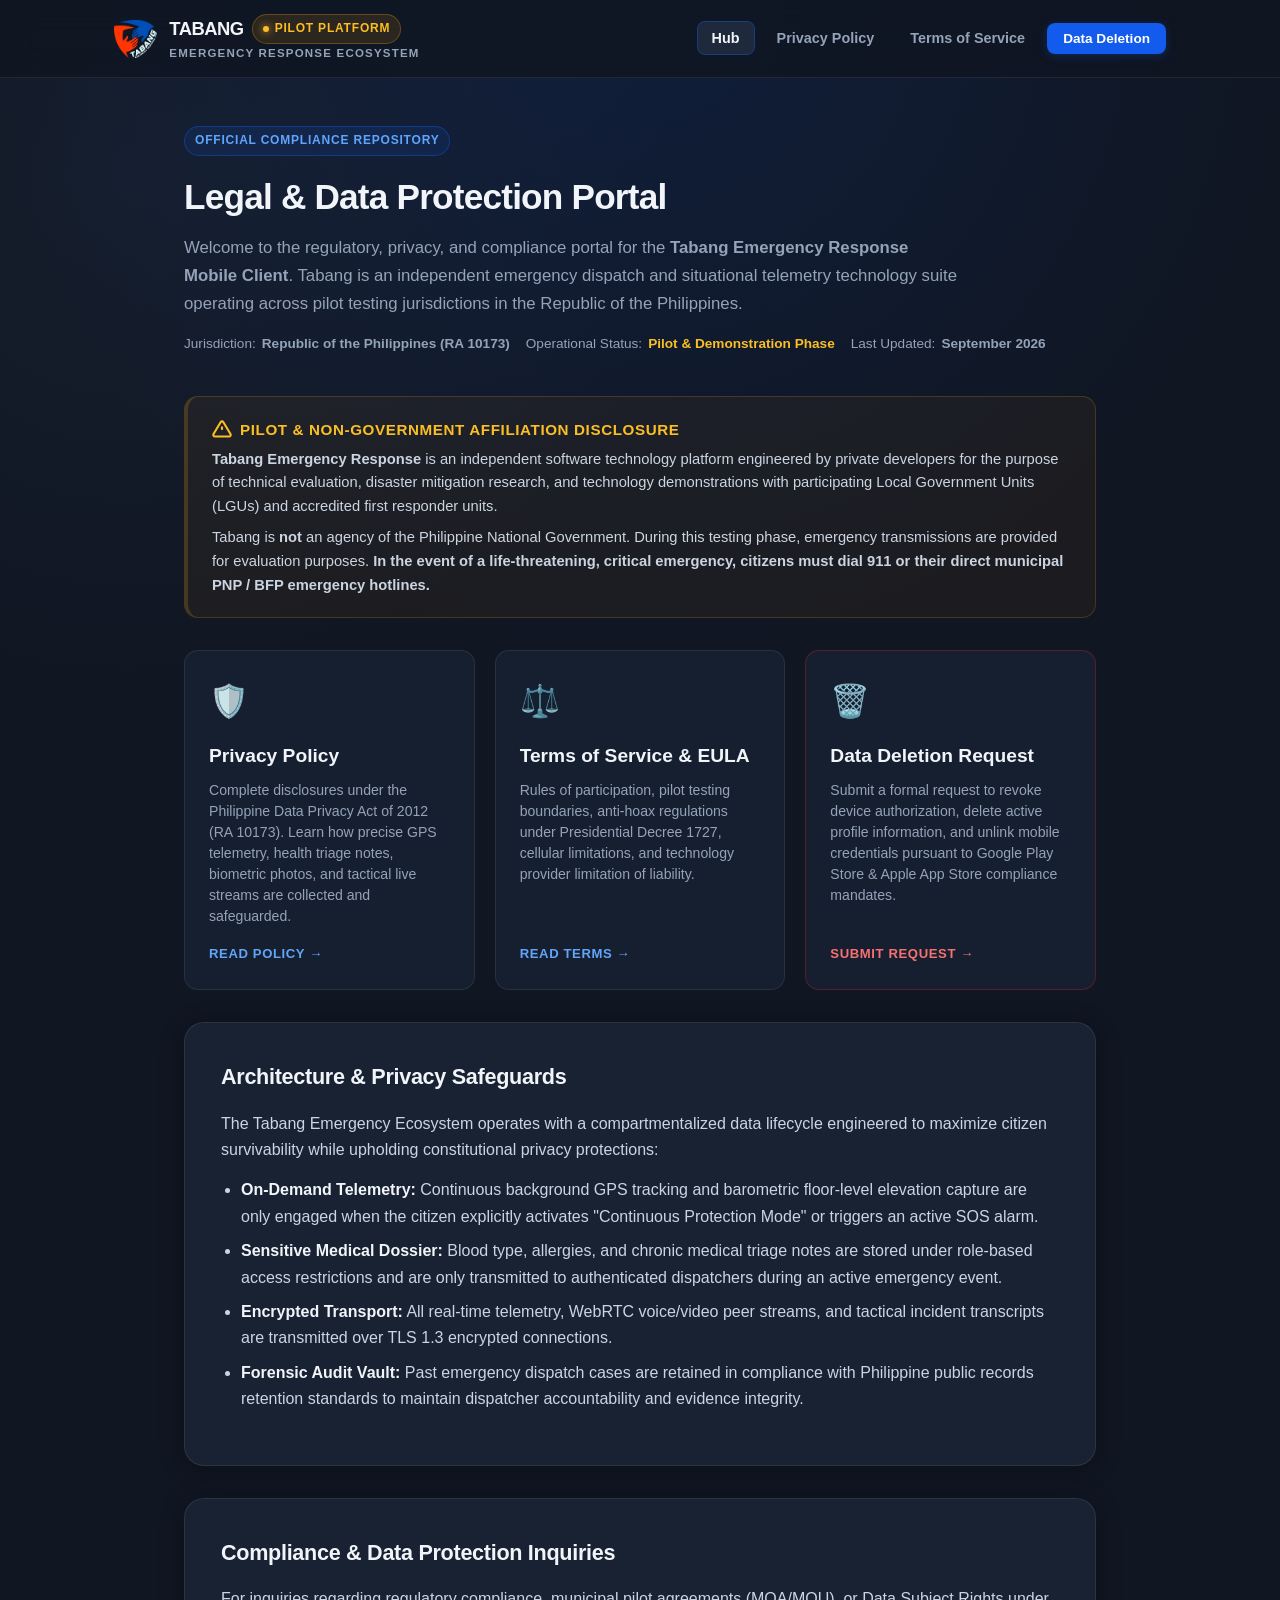
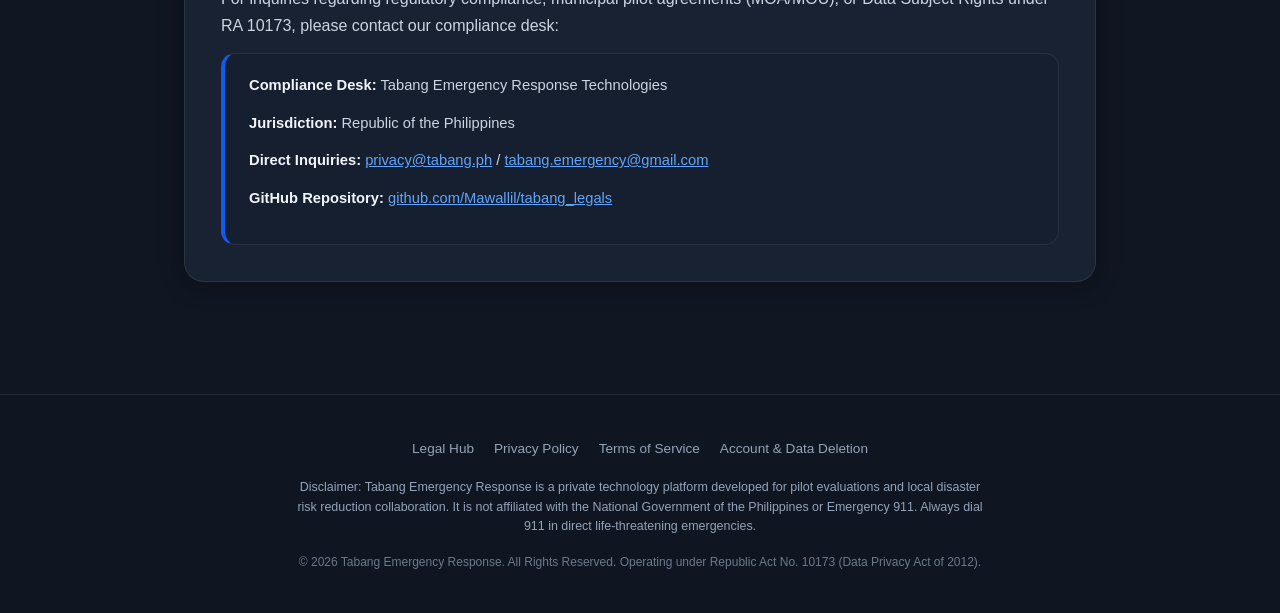
==== index.html @ be11c046 "feat: complete legal portal with Privacy Policy, Terms of Service, and Data Deletion form" ====
<!DOCTYPE html>
<html lang="en">
<head>
  <meta charset="UTF-8">
  <meta name="viewport" content="width=device-width, initial-scale=1.0">
  <title>Tabang - Legal & Compliance Portal</title>
  <link rel="stylesheet" href="styles.css">
  <link rel="icon" type="image/png" href="assets/logo_bb_small.png">
</head>
<body>

  <!-- NAVIGATION -->
  <header class="navbar">
    <div class="nav-container">
      <a href="index.html" class="nav-brand">
        <img src="assets/logo_bb.png" alt="Tabang Logo" class="nav-logo">
        <div>
          <div class="nav-brand-title">
            TABANG
            <span class="pill-badge pill-pilot">PILOT PLATFORM</span>
          </div>
          <div class="nav-brand-subtitle">Emergency Response Ecosystem</div>
        </div>
      </a>
      <nav>
        <ul class="nav-links">
          <li><a href="index.html" class="nav-link active">Hub</a></li>
          <li><a href="privacy.html" class="nav-link">Privacy Policy</a></li>
          <li><a href="terms.html" class="nav-link">Terms of Service</a></li>
          <li><a href="deletion.html" class="nav-btn-highlight">Data Deletion</a></li>
        </ul>
      </nav>
    </div>
  </header>

  <!-- MAIN WRAPPER -->
  <main class="main-wrapper">
    <div class="hero-header">
      <div class="pill-badge pill-legal">OFFICIAL COMPLIANCE REPOSITORY</div>
      <h1>Legal & Data Protection Portal</h1>
      <p>
        Welcome to the regulatory, privacy, and compliance portal for the <strong>Tabang Emergency Response Mobile Client</strong>. Tabang is an independent emergency dispatch and situational telemetry technology suite operating across pilot testing jurisdictions in the Republic of the Philippines.
      </p>
      <div class="meta-info">
        <div class="meta-item">
          <span>Jurisdiction:</span> <strong>Republic of the Philippines (RA 10173)</strong>
        </div>
        <div class="meta-item">
          <span>Operational Status:</span> <strong style="color: #fbbf24;">Pilot & Demonstration Phase</strong>
        </div>
        <div class="meta-item">
          <span>Last Updated:</span> <strong>September 2026</strong>
        </div>
      </div>
    </div>

    <!-- MANDATORY PILOT DISCLAIMER CALLOUT -->
    <div class="callout-box pilot-warning">
      <div class="callout-title">
        <svg width="20" height="20" viewBox="0 0 24 24" fill="none" stroke="currentColor" stroke-width="2.5"><path d="M10.29 3.86L1.82 18a2 2 0 0 0 1.71 3h16.94a2 2 0 0 0 1.71-3L13.71 3.86a2 2 0 0 0-3.42 0z"></path><line x1="12" y1="9" x2="12" y2="13"></line><line x1="12" y1="17" x2="12.01" y2="17"></line></svg>
        Pilot & Non-Government Affiliation Disclosure
      </div>
      <p>
        <strong>Tabang Emergency Response</strong> is an independent software technology platform engineered by private developers for the purpose of technical evaluation, disaster mitigation research, and technology demonstrations with participating Local Government Units (LGUs) and accredited first responder units.
      </p>
      <p style="margin-top: 8px;">
        Tabang is <strong>not</strong> an agency of the Philippine National Government. During this testing phase, emergency transmissions are provided for evaluation purposes. <strong>In the event of a life-threatening, critical emergency, citizens must dial 911 or their direct municipal PNP / BFP emergency hotlines.</strong>
      </p>
    </div>

    <!-- HUB DIRECTORY TILES -->
    <div class="hub-grid">
      <a href="privacy.html" class="hub-card">
        <div>
          <div class="hub-icon">🛡️</div>
          <div class="hub-title">Privacy Policy</div>
          <div class="hub-desc">
            Complete disclosures under the Philippine Data Privacy Act of 2012 (RA 10173). Learn how precise GPS telemetry, health triage notes, biometric photos, and tactical live streams are collected and safeguarded.
          </div>
        </div>
        <div class="hub-action">Read Policy &rarr;</div>
      </a>

      <a href="terms.html" class="hub-card">
        <div>
          <div class="hub-icon">⚖️</div>
          <div class="hub-title">Terms of Service & EULA</div>
          <div class="hub-desc">
            Rules of participation, pilot testing boundaries, anti-hoax regulations under Presidential Decree 1727, cellular limitations, and technology provider limitation of liability.
          </div>
        </div>
        <div class="hub-action">Read Terms &rarr;</div>
      </a>

      <a href="deletion.html" class="hub-card" style="border-color: rgba(220, 38, 38, 0.3);">
        <div>
          <div class="hub-icon">🗑️</div>
          <div class="hub-title">Data Deletion Request</div>
          <div class="hub-desc">
            Submit a formal request to revoke device authorization, delete active profile information, and unlink mobile credentials pursuant to Google Play Store & Apple App Store compliance mandates.
          </div>
        </div>
        <div class="hub-action" style="color: #f87171;">Submit Request &rarr;</div>
      </a>
    </div>

    <!-- SYSTEM OVERVIEW & DATA SUMMARY -->
    <section class="legal-card">
      <h2>Architecture & Privacy Safeguards</h2>
      <p>
        The Tabang Emergency Ecosystem operates with a compartmentalized data lifecycle engineered to maximize citizen survivability while upholding constitutional privacy protections:
      </p>
      <ul>
        <li><strong>On-Demand Telemetry:</strong> Continuous background GPS tracking and barometric floor-level elevation capture are only engaged when the citizen explicitly activates "Continuous Protection Mode" or triggers an active SOS alarm.</li>
        <li><strong>Sensitive Medical Dossier:</strong> Blood type, allergies, and chronic medical triage notes are stored under role-based access restrictions and are only transmitted to authenticated dispatchers during an active emergency event.</li>
        <li><strong>Encrypted Transport:</strong> All real-time telemetry, WebRTC voice/video peer streams, and tactical incident transcripts are transmitted over TLS 1.3 encrypted connections.</li>
        <li><strong>Forensic Audit Vault:</strong> Past emergency dispatch cases are retained in compliance with Philippine public records retention standards to maintain dispatcher accountability and evidence integrity.</li>
      </ul>
    </section>

    <!-- CONTACT & DPO SECTION -->
    <section class="legal-card">
      <h2>Compliance & Data Protection Inquiries</h2>
      <p>
        For inquiries regarding regulatory compliance, municipal pilot agreements (MOA/MOU), or Data Subject Rights under RA 10173, please contact our compliance desk:
      </p>
      <div class="callout-box" style="margin-bottom: 0;">
        <p><strong>Compliance Desk:</strong> Tabang Emergency Response Technologies</p>
        <p><strong>Jurisdiction:</strong> Republic of the Philippines</p>
        <p><strong>Direct Inquiries:</strong> <a href="mailto:privacy@tabang.ph" style="color: #60a5fa;">privacy@tabang.ph</a> / <a href="mailto:tabang.emergency@gmail.com" style="color: #60a5fa;">tabang.emergency@gmail.com</a></p>
        <p><strong>GitHub Repository:</strong> <a href="https://github.com/Mawallil/tabang_legals" target="_blank" style="color: #60a5fa;">github.com/Mawallil/tabang_legals</a></p>
      </div>
    </section>
  </main>

  <!-- FOOTER -->
  <footer class="footer">
    <div class="footer-container">
      <ul class="footer-links">
        <li><a href="index.html">Legal Hub</a></li>
        <li><a href="privacy.html">Privacy Policy</a></li>
        <li><a href="terms.html">Terms of Service</a></li>
        <li><a href="deletion.html">Account & Data Deletion</a></li>
      </ul>
      <p class="footer-disclaimer">
        Disclaimer: Tabang Emergency Response is a private technology platform developed for pilot evaluations and local disaster risk reduction collaboration. It is not affiliated with the National Government of the Philippines or Emergency 911. Always dial 911 in direct life-threatening emergencies.
      </p>
      <div class="footer-copy">
        &copy; 2026 Tabang Emergency Response. All Rights Reserved. Operating under Republic Act No. 10173 (Data Privacy Act of 2012).
      </div>
    </div>
  </footer>

  <script src="script.js"></script>
</body>
</html>
---- styles.css ----
:root {
  --bg-dark: #101622;
  --bg-surface: #1e293b;
  --bg-surface-elevated: #161f30;
  --bg-card: rgba(30, 41, 59, 0.7);
  --border-subtle: rgba(255, 255, 255, 0.08);
  --border-active: rgba(19, 91, 236, 0.4);
  
  --primary-blue: #135bec;
  --primary-blue-hover: #1d68fc;
  --primary-blue-glow: rgba(19, 91, 236, 0.25);
  
  --accent-red: #dc2626;
  --accent-red-glow: rgba(220, 38, 38, 0.2);
  --accent-amber: #f59e0b;
  --accent-green: #10b981;
  
  --text-primary: #f1f5f9;
  --text-secondary: #cbd5e1;
  --text-muted: #94a3b8;
  
  --radius-sm: 8px;
  --radius-md: 14px;
  --radius-lg: 20px;
  --radius-full: 9999px;
  
  --font-family: -apple-system, BlinkMacSystemFont, 'Segoe UI', Roboto, Helvetica, Arial, sans-serif;
  --font-mono: ui-monospace, SFMono-Regular, Menlo, Monaco, Consolas, monospace;
}

* {
  box-sizing: border-box;
  margin: 0;
  padding: 0;
}

html {
  scroll-behavior: smooth;
}

body {
  background-color: var(--bg-dark);
  background-image: 
    radial-gradient(circle at 50% 0%, rgba(19, 91, 236, 0.12) 0%, transparent 60%),
    radial-gradient(circle at 10% 20%, rgba(30, 41, 59, 0.4) 0%, transparent 40%);
  background-attachment: fixed;
  color: var(--text-secondary);
  font-family: var(--font-family);
  font-size: 16px;
  line-height: 1.65;
  min-height: 100vh;
  display: flex;
  flex-direction: column;
  -webkit-font-smoothing: antialiased;
}

/* NAVBAR */
.navbar {
  position: sticky;
  top: 0;
  z-index: 100;
  background: rgba(16, 22, 34, 0.85);
  backdrop-filter: blur(16px);
  -webkit-backdrop-filter: blur(16px);
  border-bottom: 1px solid var(--border-subtle);
}

.nav-container {
  max-width: 1100px;
  margin: 0 auto;
  padding: 14px 24px;
  display: flex;
  align-items: center;
  justify-content: space-between;
}

.nav-brand {
  display: flex;
  align-items: center;
  gap: 12px;
  text-decoration: none;
  color: var(--text-primary);
}

.nav-logo {
  height: 38px;
  width: auto;
  object-fit: contain;
}

.nav-brand-title {
  font-size: 1.15rem;
  font-weight: 900;
  letter-spacing: -0.5px;
  color: var(--text-primary);
  display: flex;
  align-items: center;
  gap: 8px;
}

.nav-brand-subtitle {
  font-size: 0.72rem;
  font-weight: 700;
  letter-spacing: 1.2px;
  text-transform: uppercase;
  color: var(--text-muted);
}

.nav-links {
  display: flex;
  align-items: center;
  gap: 8px;
  list-style: none;
}

.nav-link {
  color: var(--text-muted);
  text-decoration: none;
  font-size: 0.9rem;
  font-weight: 600;
  padding: 8px 14px;
  border-radius: var(--radius-sm);
  transition: all 0.2s ease;
}

.nav-link:hover {
  color: var(--text-primary);
  background: rgba(255, 255, 255, 0.05);
}

.nav-link.active {
  color: var(--text-primary);
  background: var(--bg-surface);
  border: 1px solid var(--border-active);
}

.nav-btn-highlight {
  color: #fff;
  background: var(--primary-blue);
  border-radius: var(--radius-sm);
  padding: 8px 16px;
  font-weight: 700;
  font-size: 0.85rem;
  text-decoration: none;
  transition: all 0.2s ease;
  box-shadow: 0 2px 10px var(--primary-blue-glow);
}

.nav-btn-highlight:hover {
  background: var(--primary-blue-hover);
  box-shadow: 0 4px 16px var(--primary-blue-glow);
  transform: translateY(-1px);
}

/* BADGES & PILLS */
.pill-badge {
  display: inline-flex;
  align-items: center;
  gap: 6px;
  font-size: 0.75rem;
  font-weight: 700;
  text-transform: uppercase;
  letter-spacing: 0.8px;
  padding: 4px 10px;
  border-radius: var(--radius-full);
}

.pill-pilot {
  background: rgba(245, 158, 11, 0.12);
  color: #fbbf24;
  border: 1px solid rgba(245, 158, 11, 0.3);
}

.pill-pilot::before {
  content: "";
  display: inline-block;
  width: 6px;
  height: 6px;
  border-radius: 50%;
  background: #fbbf24;
  box-shadow: 0 0 8px #fbbf24;
}

.pill-legal {
  background: rgba(19, 91, 236, 0.12);
  color: #60a5fa;
  border: 1px solid var(--border-active);
}

.pill-red {
  background: var(--accent-red-glow);
  color: #f87171;
  border: 1px solid rgba(220, 38, 38, 0.3);
}

/* MAIN CONTAINER */
.main-wrapper {
  max-width: 960px;
  margin: 0 auto;
  padding: 48px 24px 80px;
  flex: 1;
  width: 100%;
}

/* HERO SECTION */
.hero-header {
  margin-bottom: 40px;
  text-align: left;
}

.hero-header h1 {
  font-size: 2.2rem;
  font-weight: 900;
  letter-spacing: -0.8px;
  color: var(--text-primary);
  margin-top: 12px;
  margin-bottom: 8px;
}

.hero-header p {
  color: var(--text-muted);
  font-size: 1.05rem;
  max-width: 780px;
}

.meta-info {
  display: flex;
  flex-wrap: wrap;
  align-items: center;
  gap: 16px;
  margin-top: 16px;
  font-size: 0.85rem;
  color: var(--text-muted);
}

.meta-item {
  display: flex;
  align-items: center;
  gap: 6px;
}

/* NOTICE / ALERT BOXES */
.callout-box {
  background: var(--bg-surface-elevated);
  border: 1px solid var(--border-subtle);
  border-left: 4px solid var(--primary-blue);
  border-radius: var(--radius-md);
  padding: 20px 24px;
  margin-bottom: 32px;
}

.callout-box.pilot-warning {
  border-left-color: var(--accent-amber);
  background: rgba(245, 158, 11, 0.05);
  border-color: rgba(245, 158, 11, 0.2);
}

.callout-box.danger {
  border-left-color: var(--accent-red);
  background: rgba(220, 38, 38, 0.05);
  border-color: rgba(220, 38, 38, 0.2);
}

.callout-title {
  font-size: 0.95rem;
  font-weight: 800;
  text-transform: uppercase;
  letter-spacing: 0.6px;
  color: var(--text-primary);
  margin-bottom: 6px;
  display: flex;
  align-items: center;
  gap: 8px;
}

.callout-box.pilot-warning .callout-title {
  color: #fbbf24;
}

.callout-box.danger .callout-title {
  color: #f87171;
}

.callout-box p {
  font-size: 0.92rem;
  line-height: 1.6;
  color: var(--text-secondary);
}

/* CARDS & CONTENT SECTIONS */
.legal-card {
  background: var(--bg-card);
  border: 1px solid var(--border-subtle);
  border-radius: var(--radius-lg);
  padding: 36px;
  margin-bottom: 32px;
  box-shadow: 0 4px 24px rgba(0, 0, 0, 0.3);
}

.legal-card h2 {
  font-size: 1.35rem;
  font-weight: 800;
  color: var(--text-primary);
  letter-spacing: -0.3px;
  margin-top: 0;
  margin-bottom: 16px;
  display: flex;
  align-items: center;
  gap: 10px;
}

.legal-card h3 {
  font-size: 1.1rem;
  font-weight: 700;
  color: var(--text-primary);
  margin-top: 24px;
  margin-bottom: 10px;
}

.legal-card p {
  margin-bottom: 14px;
  color: var(--text-secondary);
}

.legal-card ul, .legal-card ol {
  margin-left: 20px;
  margin-bottom: 16px;
}

.legal-card li {
  margin-bottom: 8px;
  color: var(--text-secondary);
}

.legal-card strong {
  color: var(--text-primary);
}

/* TABLE STYLING */
.data-table-wrapper {
  overflow-x: auto;
  margin: 20px 0;
  border-radius: var(--radius-sm);
  border: 1px solid var(--border-subtle);
}

table.data-table {
  width: 100%;
  border-collapse: collapse;
  font-size: 0.9rem;
  text-align: left;
}

table.data-table th {
  background: var(--bg-surface);
  color: var(--text-primary);
  font-weight: 700;
  padding: 12px 16px;
  border-bottom: 1px solid var(--border-subtle);
}

table.data-table td {
  padding: 12px 16px;
  border-bottom: 1px solid rgba(255, 255, 255, 0.04);
  color: var(--text-secondary);
}

table.data-table tr:last-child td {
  border-bottom: none;
}

/* FORMS */
.form-group {
  margin-bottom: 20px;
}

.form-label {
  display: block;
  font-size: 0.85rem;
  font-weight: 700;
  text-transform: uppercase;
  letter-spacing: 0.8px;
  color: var(--text-muted);
  margin-bottom: 8px;
}

.form-input, .form-select, .form-textarea {
  width: 100%;
  padding: 14px 16px;
  background: var(--bg-surface);
  border: 1px solid var(--border-subtle);
  border-radius: var(--radius-sm);
  color: var(--text-primary);
  font-family: inherit;
  font-size: 0.95rem;
  transition: all 0.2s ease;
}

.form-input:focus, .form-select:focus, .form-textarea:focus {
  outline: none;
  border-color: var(--primary-blue);
  box-shadow: 0 0 0 3px var(--primary-blue-glow);
  background: #192233;
}

.form-textarea {
  min-height: 100px;
  resize: vertical;
}

.form-checkbox-wrapper {
  display: flex;
  align-items: flex-start;
  gap: 12px;
  margin: 20px 0;
}

.form-checkbox {
  width: 18px;
  height: 18px;
  margin-top: 3px;
  accent-color: var(--primary-blue);
  cursor: pointer;
}

.form-checkbox-label {
  font-size: 0.88rem;
  color: var(--text-secondary);
  cursor: pointer;
  line-height: 1.5;
}

.btn-submit {
  display: inline-flex;
  align-items: center;
  justify-content: center;
  gap: 10px;
  width: 100%;
  padding: 14px 24px;
  background: var(--accent-red);
  color: #fff;
  border: none;
  border-radius: var(--radius-sm);
  font-size: 0.95rem;
  font-weight: 800;
  letter-spacing: 0.5px;
  text-transform: uppercase;
  cursor: pointer;
  transition: all 0.2s ease;
  box-shadow: 0 4px 16px var(--accent-red-glow);
}

.btn-submit:hover {
  background: #ef4444;
  transform: translateY(-1px);
}

/* HUB TILES */
.hub-grid {
  display: grid;
  grid-template-columns: repeat(auto-fit, minmax(280px, 1fr));
  gap: 20px;
  margin: 32px 0;
}

.hub-card {
  background: var(--bg-surface-elevated);
  border: 1px solid var(--border-subtle);
  border-radius: var(--radius-md);
  padding: 24px;
  text-decoration: none;
  color: inherit;
  transition: all 0.2s ease;
  display: flex;
  flex-direction: column;
  justify-content: space-between;
}

.hub-card:hover {
  border-color: var(--border-active);
  transform: translateY(-3px);
  box-shadow: 0 8px 24px rgba(0, 0, 0, 0.4);
}

.hub-icon {
  font-size: 2rem;
  margin-bottom: 12px;
}

.hub-title {
  font-size: 1.2rem;
  font-weight: 800;
  color: var(--text-primary);
  margin-bottom: 8px;
}

.hub-desc {
  font-size: 0.88rem;
  color: var(--text-muted);
  line-height: 1.5;
  margin-bottom: 16px;
  flex: 1;
}

.hub-action {
  font-size: 0.82rem;
  font-weight: 700;
  color: #60a5fa;
  text-transform: uppercase;
  letter-spacing: 0.6px;
  display: flex;
  align-items: center;
  gap: 4px;
}

/* FOOTER */
.footer {
  background: rgba(16, 22, 34, 0.95);
  border-top: 1px solid var(--border-subtle);
  padding: 40px 24px;
  margin-top: auto;
}

.footer-container {
  max-width: 1100px;
  margin: 0 auto;
  display: flex;
  flex-direction: column;
  align-items: center;
  text-align: center;
  gap: 16px;
}

.footer-links {
  display: flex;
  flex-wrap: wrap;
  justify-content: center;
  gap: 20px;
  list-style: none;
}

.footer-links a {
  color: var(--text-muted);
  text-decoration: none;
  font-size: 0.85rem;
  transition: color 0.2s;
}

.footer-links a:hover {
  color: var(--text-primary);
}

.footer-disclaimer {
  font-size: 0.78rem;
  color: var(--text-muted);
  max-width: 700px;
  line-height: 1.6;
}

.footer-copy {
  font-size: 0.75rem;
  color: var(--text-muted);
  opacity: 0.7;
}

/* RESPONSIVE */
@media (max-width: 768px) {
  .nav-container {
    flex-direction: column;
    gap: 14px;
    align-items: flex-start;
  }
  
  .nav-links {
    width: 100%;
    overflow-x: auto;
    padding-bottom: 4px;
  }
  
  .hero-header h1 {
    font-size: 1.75rem;
  }
  
  .legal-card {
    padding: 24px;
  }
}
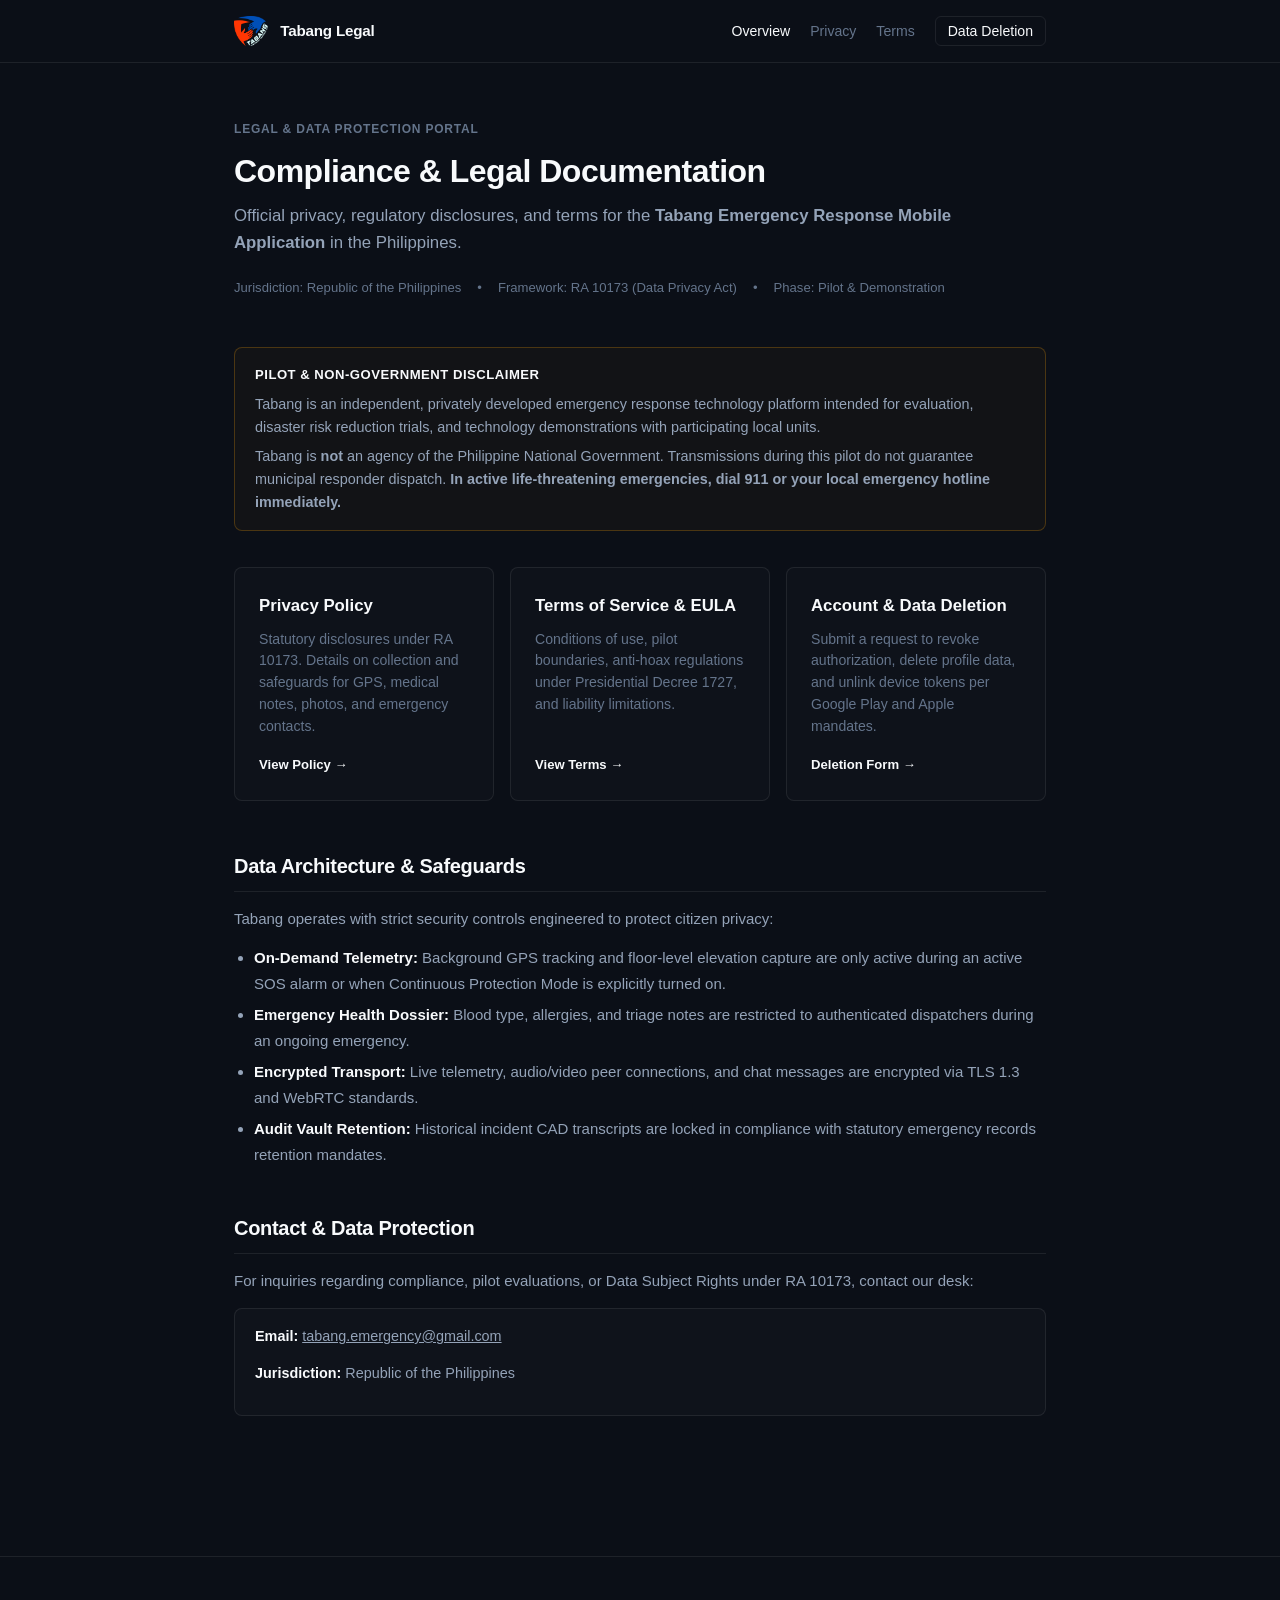
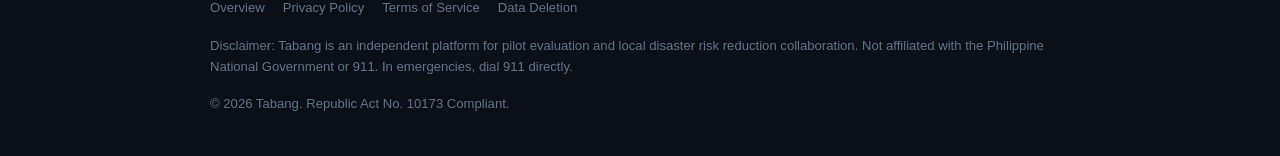
==== commit 7bfc808b: "refactor: apply minimalist aesthetic and consolidate contact to tabang.emergency@gmail.com" ====
--- a/index.html
+++ b/index.html
@@ -3,132 +3,114 @@
 <head>
   <meta charset="UTF-8">
   <meta name="viewport" content="width=device-width, initial-scale=1.0">
-  <title>Tabang - Legal & Compliance Portal</title>
+  <title>Tabang - Legal & Compliance</title>
   <link rel="stylesheet" href="styles.css">
   <link rel="icon" type="image/png" href="assets/logo_bb_small.png">
 </head>
 <body>
 
-  <!-- NAVIGATION -->
+  <!-- NAVBAR -->
   <header class="navbar">
     <div class="nav-container">
       <a href="index.html" class="nav-brand">
         <img src="assets/logo_bb.png" alt="Tabang Logo" class="nav-logo">
-        <div>
-          <div class="nav-brand-title">
-            TABANG
-            <span class="pill-badge pill-pilot">PILOT PLATFORM</span>
-          </div>
-          <div class="nav-brand-subtitle">Emergency Response Ecosystem</div>
-        </div>
+        <span class="nav-brand-text">Tabang Legal</span>
       </a>
       <nav>
         <ul class="nav-links">
-          <li><a href="index.html" class="nav-link active">Hub</a></li>
-          <li><a href="privacy.html" class="nav-link">Privacy Policy</a></li>
-          <li><a href="terms.html" class="nav-link">Terms of Service</a></li>
-          <li><a href="deletion.html" class="nav-btn-highlight">Data Deletion</a></li>
+          <li><a href="index.html" class="nav-link active">Overview</a></li>
+          <li><a href="privacy.html" class="nav-link">Privacy</a></li>
+          <li><a href="terms.html" class="nav-link">Terms</a></li>
+          <li><a href="deletion.html" class="nav-link-cta">Data Deletion</a></li>
         </ul>
       </nav>
     </div>
   </header>
 
-  <!-- MAIN WRAPPER -->
+  <!-- MAIN CONTENT -->
   <main class="main-wrapper">
-    <div class="hero-header">
-      <div class="pill-badge pill-legal">OFFICIAL COMPLIANCE REPOSITORY</div>
-      <h1>Legal & Data Protection Portal</h1>
+    <div class="header">
+      <div class="header-tag">Legal & Data Protection Portal</div>
+      <h1>Compliance & Legal Documentation</h1>
       <p>
-        Welcome to the regulatory, privacy, and compliance portal for the <strong>Tabang Emergency Response Mobile Client</strong>. Tabang is an independent emergency dispatch and situational telemetry technology suite operating across pilot testing jurisdictions in the Republic of the Philippines.
+        Official privacy, regulatory disclosures, and terms for the <strong>Tabang Emergency Response Mobile Application</strong> in the Philippines.
       </p>
-      <div class="meta-info">
-        <div class="meta-item">
-          <span>Jurisdiction:</span> <strong>Republic of the Philippines (RA 10173)</strong>
-        </div>
-        <div class="meta-item">
-          <span>Operational Status:</span> <strong style="color: #fbbf24;">Pilot & Demonstration Phase</strong>
-        </div>
-        <div class="meta-item">
-          <span>Last Updated:</span> <strong>September 2026</strong>
-        </div>
+      <div class="header-meta">
+        <span>Jurisdiction: Republic of the Philippines</span>
+        <span>•</span>
+        <span>Framework: RA 10173 (Data Privacy Act)</span>
+        <span>•</span>
+        <span>Phase: Pilot & Demonstration</span>
       </div>
     </div>
 
-    <!-- MANDATORY PILOT DISCLAIMER CALLOUT -->
-    <div class="callout-box pilot-warning">
-      <div class="callout-title">
-        <svg width="20" height="20" viewBox="0 0 24 24" fill="none" stroke="currentColor" stroke-width="2.5"><path d="M10.29 3.86L1.82 18a2 2 0 0 0 1.71 3h16.94a2 2 0 0 0 1.71-3L13.71 3.86a2 2 0 0 0-3.42 0z"></path><line x1="12" y1="9" x2="12" y2="13"></line><line x1="12" y1="17" x2="12.01" y2="17"></line></svg>
-        Pilot & Non-Government Affiliation Disclosure
-      </div>
+    <!-- PILOT DISCLAIMER -->
+    <div class="notice notice-warning">
+      <div class="notice-title">Pilot & Non-Government Disclaimer</div>
       <p>
-        <strong>Tabang Emergency Response</strong> is an independent software technology platform engineered by private developers for the purpose of technical evaluation, disaster mitigation research, and technology demonstrations with participating Local Government Units (LGUs) and accredited first responder units.
+        Tabang is an independent, privately developed emergency response technology platform intended for evaluation, disaster risk reduction trials, and technology demonstrations with participating local units. 
       </p>
-      <p style="margin-top: 8px;">
-        Tabang is <strong>not</strong> an agency of the Philippine National Government. During this testing phase, emergency transmissions are provided for evaluation purposes. <strong>In the event of a life-threatening, critical emergency, citizens must dial 911 or their direct municipal PNP / BFP emergency hotlines.</strong>
+      <p style="margin-top: 6px;">
+        Tabang is <strong>not</strong> an agency of the Philippine National Government. Transmissions during this pilot do not guarantee municipal responder dispatch. <strong>In active life-threatening emergencies, dial 911 or your local emergency hotline immediately.</strong>
       </p>
     </div>
 
-    <!-- HUB DIRECTORY TILES -->
-    <div class="hub-grid">
-      <a href="privacy.html" class="hub-card">
+    <!-- DOCUMENT TILES -->
+    <div class="grid">
+      <a href="privacy.html" class="card">
         <div>
-          <div class="hub-icon">🛡️</div>
-          <div class="hub-title">Privacy Policy</div>
-          <div class="hub-desc">
-            Complete disclosures under the Philippine Data Privacy Act of 2012 (RA 10173). Learn how precise GPS telemetry, health triage notes, biometric photos, and tactical live streams are collected and safeguarded.
+          <div class="card-title">Privacy Policy</div>
+          <div class="card-desc">
+            Statutory disclosures under RA 10173. Details on collection and safeguards for GPS, medical notes, photos, and emergency contacts.
           </div>
         </div>
-        <div class="hub-action">Read Policy &rarr;</div>
+        <div class="card-link">View Policy &rarr;</div>
       </a>
 
-      <a href="terms.html" class="hub-card">
+      <a href="terms.html" class="card">
         <div>
-          <div class="hub-icon">⚖️</div>
-          <div class="hub-title">Terms of Service & EULA</div>
-          <div class="hub-desc">
-            Rules of participation, pilot testing boundaries, anti-hoax regulations under Presidential Decree 1727, cellular limitations, and technology provider limitation of liability.
+          <div class="card-title">Terms of Service & EULA</div>
+          <div class="card-desc">
+            Conditions of use, pilot boundaries, anti-hoax regulations under Presidential Decree 1727, and liability limitations.
           </div>
         </div>
-        <div class="hub-action">Read Terms &rarr;</div>
+        <div class="card-link">View Terms &rarr;</div>
       </a>
 
-      <a href="deletion.html" class="hub-card" style="border-color: rgba(220, 38, 38, 0.3);">
+      <a href="deletion.html" class="card">
         <div>
-          <div class="hub-icon">🗑️</div>
-          <div class="hub-title">Data Deletion Request</div>
-          <div class="hub-desc">
-            Submit a formal request to revoke device authorization, delete active profile information, and unlink mobile credentials pursuant to Google Play Store & Apple App Store compliance mandates.
+          <div class="card-title">Account & Data Deletion</div>
+          <div class="card-desc">
+            Submit a request to revoke authorization, delete profile data, and unlink device tokens per Google Play and Apple mandates.
           </div>
         </div>
-        <div class="hub-action" style="color: #f87171;">Submit Request &rarr;</div>
+        <div class="card-link">Deletion Form &rarr;</div>
       </a>
     </div>
 
-    <!-- SYSTEM OVERVIEW & DATA SUMMARY -->
-    <section class="legal-card">
-      <h2>Architecture & Privacy Safeguards</h2>
+    <!-- SUMMARY OF DATA SAFEGUARDS -->
+    <section class="section">
+      <h2>Data Architecture & Safeguards</h2>
       <p>
-        The Tabang Emergency Ecosystem operates with a compartmentalized data lifecycle engineered to maximize citizen survivability while upholding constitutional privacy protections:
+        Tabang operates with strict security controls engineered to protect citizen privacy:
       </p>
       <ul>
-        <li><strong>On-Demand Telemetry:</strong> Continuous background GPS tracking and barometric floor-level elevation capture are only engaged when the citizen explicitly activates "Continuous Protection Mode" or triggers an active SOS alarm.</li>
-        <li><strong>Sensitive Medical Dossier:</strong> Blood type, allergies, and chronic medical triage notes are stored under role-based access restrictions and are only transmitted to authenticated dispatchers during an active emergency event.</li>
-        <li><strong>Encrypted Transport:</strong> All real-time telemetry, WebRTC voice/video peer streams, and tactical incident transcripts are transmitted over TLS 1.3 encrypted connections.</li>
-        <li><strong>Forensic Audit Vault:</strong> Past emergency dispatch cases are retained in compliance with Philippine public records retention standards to maintain dispatcher accountability and evidence integrity.</li>
+        <li><strong>On-Demand Telemetry:</strong> Background GPS tracking and floor-level elevation capture are only active during an active SOS alarm or when Continuous Protection Mode is explicitly turned on.</li>
+        <li><strong>Emergency Health Dossier:</strong> Blood type, allergies, and triage notes are restricted to authenticated dispatchers during an ongoing emergency.</li>
+        <li><strong>Encrypted Transport:</strong> Live telemetry, audio/video peer connections, and chat messages are encrypted via TLS 1.3 and WebRTC standards.</li>
+        <li><strong>Audit Vault Retention:</strong> Historical incident CAD transcripts are locked in compliance with statutory emergency records retention mandates.</li>
       </ul>
     </section>
 
-    <!-- CONTACT & DPO SECTION -->
-    <section class="legal-card">
-      <h2>Compliance & Data Protection Inquiries</h2>
+    <!-- CONTACT -->
+    <section class="section">
+      <h2>Contact & Data Protection</h2>
       <p>
-        For inquiries regarding regulatory compliance, municipal pilot agreements (MOA/MOU), or Data Subject Rights under RA 10173, please contact our compliance desk:
+        For inquiries regarding compliance, pilot evaluations, or Data Subject Rights under RA 10173, contact our desk:
       </p>
-      <div class="callout-box" style="margin-bottom: 0;">
-        <p><strong>Compliance Desk:</strong> Tabang Emergency Response Technologies</p>
+      <div class="notice">
+        <p><strong>Email:</strong> <a href="mailto:tabang.emergency@gmail.com" style="text-decoration: underline;">tabang.emergency@gmail.com</a></p>
         <p><strong>Jurisdiction:</strong> Republic of the Philippines</p>
-        <p><strong>Direct Inquiries:</strong> <a href="mailto:privacy@tabang.ph" style="color: #60a5fa;">privacy@tabang.ph</a> / <a href="mailto:tabang.emergency@gmail.com" style="color: #60a5fa;">tabang.emergency@gmail.com</a></p>
-        <p><strong>GitHub Repository:</strong> <a href="https://github.com/Mawallil/tabang_legals" target="_blank" style="color: #60a5fa;">github.com/Mawallil/tabang_legals</a></p>
       </div>
     </section>
   </main>
@@ -136,17 +118,17 @@
   <!-- FOOTER -->
   <footer class="footer">
     <div class="footer-container">
-      <ul class="footer-links">
-        <li><a href="index.html">Legal Hub</a></li>
+      <ul class="footer-nav">
+        <li><a href="index.html">Overview</a></li>
         <li><a href="privacy.html">Privacy Policy</a></li>
         <li><a href="terms.html">Terms of Service</a></li>
-        <li><a href="deletion.html">Account & Data Deletion</a></li>
+        <li><a href="deletion.html">Data Deletion</a></li>
       </ul>
-      <p class="footer-disclaimer">
-        Disclaimer: Tabang Emergency Response is a private technology platform developed for pilot evaluations and local disaster risk reduction collaboration. It is not affiliated with the National Government of the Philippines or Emergency 911. Always dial 911 in direct life-threatening emergencies.
-      </p>
-      <div class="footer-copy">
-        &copy; 2026 Tabang Emergency Response. All Rights Reserved. Operating under Republic Act No. 10173 (Data Privacy Act of 2012).
+      <div class="footer-text">
+        Disclaimer: Tabang is an independent platform for pilot evaluation and local disaster risk reduction collaboration. Not affiliated with the Philippine National Government or 911. In emergencies, dial 911 directly.
+      </div>
+      <div>
+        &copy; 2026 Tabang. Republic Act No. 10173 Compliant.
       </div>
     </div>
   </footer>
--- a/styles.css
+++ b/styles.css
@@ -1,30 +1,18 @@
 :root {
-  --bg-dark: #101622;
-  --bg-surface: #1e293b;
-  --bg-surface-elevated: #161f30;
-  --bg-card: rgba(30, 41, 59, 0.7);
-  --border-subtle: rgba(255, 255, 255, 0.08);
-  --border-active: rgba(19, 91, 236, 0.4);
+  --bg: #0b0f17;
+  --bg-subtle: #111827;
+  --border: rgba(255, 255, 255, 0.08);
+  --border-focus: rgba(255, 255, 255, 0.25);
   
-  --primary-blue: #135bec;
-  --primary-blue-hover: #1d68fc;
-  --primary-blue-glow: rgba(19, 91, 236, 0.25);
+  --text: #f8fafc;
+  --text-secondary: #94a3b8;
+  --text-muted: #64748b;
   
-  --accent-red: #dc2626;
-  --accent-red-glow: rgba(220, 38, 38, 0.2);
-  --accent-amber: #f59e0b;
-  --accent-green: #10b981;
+  --accent: #3b82f6;
+  --accent-subtle: rgba(59, 130, 246, 0.1);
+  --accent-red: #ef4444;
   
-  --text-primary: #f1f5f9;
-  --text-secondary: #cbd5e1;
-  --text-muted: #94a3b8;
-  
-  --radius-sm: 8px;
-  --radius-md: 14px;
-  --radius-lg: 20px;
-  --radius-full: 9999px;
-  
-  --font-family: -apple-system, BlinkMacSystemFont, 'Segoe UI', Roboto, Helvetica, Arial, sans-serif;
+  --font: -apple-system, BlinkMacSystemFont, 'Segoe UI', Roboto, Helvetica, Arial, sans-serif;
   --font-mono: ui-monospace, SFMono-Regular, Menlo, Monaco, Consolas, monospace;
 }
 
@@ -34,20 +22,12 @@
   padding: 0;
 }
 
-html {
-  scroll-behavior: smooth;
-}
-
 body {
-  background-color: var(--bg-dark);
-  background-image: 
-    radial-gradient(circle at 50% 0%, rgba(19, 91, 236, 0.12) 0%, transparent 60%),
-    radial-gradient(circle at 10% 20%, rgba(30, 41, 59, 0.4) 0%, transparent 40%);
-  background-attachment: fixed;
-  color: var(--text-secondary);
-  font-family: var(--font-family);
-  font-size: 16px;
-  line-height: 1.65;
+  background-color: var(--bg);
+  color: var(--text-secondary);
+  font-family: var(--font);
+  font-size: 15px;
+  line-height: 1.7;
   min-height: 100vh;
   display: flex;
   flex-direction: column;
@@ -56,19 +36,17 @@
 
 /* NAVBAR */
 .navbar {
+  border-bottom: 1px solid var(--border);
+  background: var(--bg);
   position: sticky;
   top: 0;
-  z-index: 100;
-  background: rgba(16, 22, 34, 0.85);
-  backdrop-filter: blur(16px);
-  -webkit-backdrop-filter: blur(16px);
-  border-bottom: 1px solid var(--border-subtle);
+  z-index: 50;
 }
 
 .nav-container {
-  max-width: 1100px;
+  max-width: 860px;
   margin: 0 auto;
-  padding: 14px 24px;
+  padding: 16px 24px;
   display: flex;
   align-items: center;
   justify-content: space-between;
@@ -79,509 +57,390 @@
   align-items: center;
   gap: 12px;
   text-decoration: none;
-  color: var(--text-primary);
+  color: var(--text);
 }
 
 .nav-logo {
-  height: 38px;
+  height: 30px;
   width: auto;
-  object-fit: contain;
-}
-
-.nav-brand-title {
-  font-size: 1.15rem;
-  font-weight: 900;
-  letter-spacing: -0.5px;
-  color: var(--text-primary);
+}
+
+.nav-brand-text {
+  font-size: 0.95rem;
+  font-weight: 700;
+  letter-spacing: -0.2px;
+  color: var(--text);
+}
+
+.nav-links {
   display: flex;
   align-items: center;
-  gap: 8px;
-}
-
-.nav-brand-subtitle {
-  font-size: 0.72rem;
-  font-weight: 700;
-  letter-spacing: 1.2px;
-  text-transform: uppercase;
-  color: var(--text-muted);
-}
-
-.nav-links {
-  display: flex;
-  align-items: center;
-  gap: 8px;
+  gap: 20px;
   list-style: none;
 }
 
 .nav-link {
   color: var(--text-muted);
   text-decoration: none;
-  font-size: 0.9rem;
-  font-weight: 600;
-  padding: 8px 14px;
-  border-radius: var(--radius-sm);
-  transition: all 0.2s ease;
-}
-
-.nav-link:hover {
-  color: var(--text-primary);
+  font-size: 0.88rem;
+  font-weight: 500;
+  transition: color 0.15s ease;
+}
+
+.nav-link:hover, .nav-link.active {
+  color: var(--text);
+}
+
+.nav-link-cta {
+  color: var(--text);
+  font-size: 0.88rem;
+  font-weight: 500;
+  text-decoration: none;
+  padding: 6px 12px;
+  border: 1px solid var(--border);
+  border-radius: 6px;
+  transition: all 0.15s ease;
+}
+
+.nav-link-cta:hover {
   background: rgba(255, 255, 255, 0.05);
-}
-
-.nav-link.active {
-  color: var(--text-primary);
-  background: var(--bg-surface);
-  border: 1px solid var(--border-active);
-}
-
-.nav-btn-highlight {
-  color: #fff;
-  background: var(--primary-blue);
-  border-radius: var(--radius-sm);
-  padding: 8px 16px;
-  font-weight: 700;
-  font-size: 0.85rem;
-  text-decoration: none;
-  transition: all 0.2s ease;
-  box-shadow: 0 2px 10px var(--primary-blue-glow);
-}
-
-.nav-btn-highlight:hover {
-  background: var(--primary-blue-hover);
-  box-shadow: 0 4px 16px var(--primary-blue-glow);
-  transform: translateY(-1px);
-}
-
-/* BADGES & PILLS */
-.pill-badge {
-  display: inline-flex;
-  align-items: center;
-  gap: 6px;
-  font-size: 0.75rem;
-  font-weight: 700;
-  text-transform: uppercase;
-  letter-spacing: 0.8px;
-  padding: 4px 10px;
-  border-radius: var(--radius-full);
-}
-
-.pill-pilot {
-  background: rgba(245, 158, 11, 0.12);
-  color: #fbbf24;
-  border: 1px solid rgba(245, 158, 11, 0.3);
-}
-
-.pill-pilot::before {
-  content: "";
-  display: inline-block;
-  width: 6px;
-  height: 6px;
-  border-radius: 50%;
-  background: #fbbf24;
-  box-shadow: 0 0 8px #fbbf24;
-}
-
-.pill-legal {
-  background: rgba(19, 91, 236, 0.12);
-  color: #60a5fa;
-  border: 1px solid var(--border-active);
-}
-
-.pill-red {
-  background: var(--accent-red-glow);
-  color: #f87171;
-  border: 1px solid rgba(220, 38, 38, 0.3);
-}
-
-/* MAIN CONTAINER */
+  border-color: var(--border-focus);
+}
+
+/* MAIN WRAPPER */
 .main-wrapper {
-  max-width: 960px;
+  max-width: 860px;
   margin: 0 auto;
-  padding: 48px 24px 80px;
+  padding: 56px 24px 96px;
   flex: 1;
   width: 100%;
 }
 
-/* HERO SECTION */
-.hero-header {
-  margin-bottom: 40px;
-  text-align: left;
-}
-
-.hero-header h1 {
-  font-size: 2.2rem;
-  font-weight: 900;
-  letter-spacing: -0.8px;
-  color: var(--text-primary);
-  margin-top: 12px;
+/* HEADER */
+.header {
+  margin-bottom: 48px;
+}
+
+.header-tag {
+  font-size: 0.75rem;
+  font-weight: 600;
+  letter-spacing: 0.8px;
+  text-transform: uppercase;
+  color: var(--text-muted);
+  margin-bottom: 12px;
+}
+
+.header h1 {
+  font-size: 2rem;
+  font-weight: 700;
+  letter-spacing: -0.5px;
+  color: var(--text);
+  line-height: 1.25;
+  margin-bottom: 12px;
+}
+
+.header p {
+  font-size: 1.05rem;
+  color: var(--text-secondary);
+  line-height: 1.6;
+}
+
+.header-meta {
+  display: flex;
+  flex-wrap: wrap;
+  gap: 16px;
+  margin-top: 20px;
+  font-size: 0.82rem;
+  color: var(--text-muted);
+}
+
+/* MINIMALIST NOTICE / CALLOUT */
+.notice {
+  border: 1px solid var(--border);
+  border-radius: 8px;
+  padding: 16px 20px;
+  margin-bottom: 36px;
+  background: rgba(255, 255, 255, 0.02);
+}
+
+.notice-warning {
+  border-color: rgba(245, 158, 11, 0.25);
+  background: rgba(245, 158, 11, 0.03);
+}
+
+.notice-danger {
+  border-color: rgba(239, 68, 68, 0.25);
+  background: rgba(239, 68, 68, 0.03);
+}
+
+.notice-title {
+  font-size: 0.82rem;
+  font-weight: 700;
+  letter-spacing: 0.5px;
+  text-transform: uppercase;
+  color: var(--text);
+  margin-bottom: 6px;
+}
+
+.notice p {
+  font-size: 0.9rem;
+  line-height: 1.6;
+  color: var(--text-secondary);
+}
+
+/* CONTENT SECTIONS */
+.section {
+  margin-bottom: 44px;
+}
+
+.section h2 {
+  font-size: 1.25rem;
+  font-weight: 700;
+  letter-spacing: -0.3px;
+  color: var(--text);
+  margin-bottom: 14px;
+  padding-bottom: 8px;
+  border-bottom: 1px solid var(--border);
+}
+
+.section h3 {
+  font-size: 1rem;
+  font-weight: 600;
+  color: var(--text);
+  margin-top: 24px;
   margin-bottom: 8px;
 }
 
-.hero-header p {
-  color: var(--text-muted);
-  font-size: 1.05rem;
-  max-width: 780px;
-}
-
-.meta-info {
-  display: flex;
-  flex-wrap: wrap;
-  align-items: center;
-  gap: 16px;
-  margin-top: 16px;
-  font-size: 0.85rem;
-  color: var(--text-muted);
-}
-
-.meta-item {
-  display: flex;
-  align-items: center;
-  gap: 6px;
-}
-
-/* NOTICE / ALERT BOXES */
-.callout-box {
-  background: var(--bg-surface-elevated);
-  border: 1px solid var(--border-subtle);
-  border-left: 4px solid var(--primary-blue);
-  border-radius: var(--radius-md);
-  padding: 20px 24px;
-  margin-bottom: 32px;
-}
-
-.callout-box.pilot-warning {
-  border-left-color: var(--accent-amber);
-  background: rgba(245, 158, 11, 0.05);
-  border-color: rgba(245, 158, 11, 0.2);
-}
-
-.callout-box.danger {
-  border-left-color: var(--accent-red);
-  background: rgba(220, 38, 38, 0.05);
-  border-color: rgba(220, 38, 38, 0.2);
-}
-
-.callout-title {
-  font-size: 0.95rem;
-  font-weight: 800;
-  text-transform: uppercase;
-  letter-spacing: 0.6px;
-  color: var(--text-primary);
-  margin-bottom: 6px;
-  display: flex;
-  align-items: center;
-  gap: 8px;
-}
-
-.callout-box.pilot-warning .callout-title {
-  color: #fbbf24;
-}
-
-.callout-box.danger .callout-title {
-  color: #f87171;
-}
-
-.callout-box p {
-  font-size: 0.92rem;
-  line-height: 1.6;
-  color: var(--text-secondary);
-}
-
-/* CARDS & CONTENT SECTIONS */
-.legal-card {
-  background: var(--bg-card);
-  border: 1px solid var(--border-subtle);
-  border-radius: var(--radius-lg);
-  padding: 36px;
-  margin-bottom: 32px;
-  box-shadow: 0 4px 24px rgba(0, 0, 0, 0.3);
-}
-
-.legal-card h2 {
-  font-size: 1.35rem;
-  font-weight: 800;
-  color: var(--text-primary);
-  letter-spacing: -0.3px;
-  margin-top: 0;
-  margin-bottom: 16px;
-  display: flex;
-  align-items: center;
-  gap: 10px;
-}
-
-.legal-card h3 {
-  font-size: 1.1rem;
-  font-weight: 700;
-  color: var(--text-primary);
-  margin-top: 24px;
-  margin-bottom: 10px;
-}
-
-.legal-card p {
+.section p {
   margin-bottom: 14px;
   color: var(--text-secondary);
 }
 
-.legal-card ul, .legal-card ol {
+.section ul, .section ol {
   margin-left: 20px;
   margin-bottom: 16px;
 }
 
-.legal-card li {
-  margin-bottom: 8px;
-  color: var(--text-secondary);
-}
-
-.legal-card strong {
-  color: var(--text-primary);
-}
-
-/* TABLE STYLING */
-.data-table-wrapper {
-  overflow-x: auto;
-  margin: 20px 0;
-  border-radius: var(--radius-sm);
-  border: 1px solid var(--border-subtle);
-}
-
-table.data-table {
-  width: 100%;
-  border-collapse: collapse;
-  font-size: 0.9rem;
-  text-align: left;
-}
-
-table.data-table th {
-  background: var(--bg-surface);
-  color: var(--text-primary);
-  font-weight: 700;
-  padding: 12px 16px;
-  border-bottom: 1px solid var(--border-subtle);
-}
-
-table.data-table td {
-  padding: 12px 16px;
-  border-bottom: 1px solid rgba(255, 255, 255, 0.04);
-  color: var(--text-secondary);
-}
-
-table.data-table tr:last-child td {
-  border-bottom: none;
-}
-
-/* FORMS */
-.form-group {
-  margin-bottom: 20px;
-}
-
-.form-label {
-  display: block;
-  font-size: 0.85rem;
-  font-weight: 700;
-  text-transform: uppercase;
-  letter-spacing: 0.8px;
-  color: var(--text-muted);
-  margin-bottom: 8px;
-}
-
-.form-input, .form-select, .form-textarea {
-  width: 100%;
-  padding: 14px 16px;
-  background: var(--bg-surface);
-  border: 1px solid var(--border-subtle);
-  border-radius: var(--radius-sm);
-  color: var(--text-primary);
-  font-family: inherit;
-  font-size: 0.95rem;
-  transition: all 0.2s ease;
-}
-
-.form-input:focus, .form-select:focus, .form-textarea:focus {
-  outline: none;
-  border-color: var(--primary-blue);
-  box-shadow: 0 0 0 3px var(--primary-blue-glow);
-  background: #192233;
-}
-
-.form-textarea {
-  min-height: 100px;
-  resize: vertical;
-}
-
-.form-checkbox-wrapper {
-  display: flex;
-  align-items: flex-start;
-  gap: 12px;
-  margin: 20px 0;
-}
-
-.form-checkbox {
-  width: 18px;
-  height: 18px;
-  margin-top: 3px;
-  accent-color: var(--primary-blue);
-  cursor: pointer;
-}
-
-.form-checkbox-label {
-  font-size: 0.88rem;
-  color: var(--text-secondary);
-  cursor: pointer;
-  line-height: 1.5;
-}
-
-.btn-submit {
-  display: inline-flex;
-  align-items: center;
-  justify-content: center;
-  gap: 10px;
-  width: 100%;
-  padding: 14px 24px;
-  background: var(--accent-red);
-  color: #fff;
-  border: none;
-  border-radius: var(--radius-sm);
-  font-size: 0.95rem;
-  font-weight: 800;
-  letter-spacing: 0.5px;
-  text-transform: uppercase;
-  cursor: pointer;
-  transition: all 0.2s ease;
-  box-shadow: 0 4px 16px var(--accent-red-glow);
-}
-
-.btn-submit:hover {
-  background: #ef4444;
-  transform: translateY(-1px);
-}
-
-/* HUB TILES */
-.hub-grid {
+.section li {
+  margin-bottom: 6px;
+  color: var(--text-secondary);
+}
+
+.section strong {
+  color: var(--text);
+}
+
+/* MINIMALIST GRID (FOR HUB) */
+.grid {
   display: grid;
-  grid-template-columns: repeat(auto-fit, minmax(280px, 1fr));
-  gap: 20px;
-  margin: 32px 0;
-}
-
-.hub-card {
-  background: var(--bg-surface-elevated);
-  border: 1px solid var(--border-subtle);
-  border-radius: var(--radius-md);
+  grid-template-columns: repeat(auto-fit, minmax(250px, 1fr));
+  gap: 16px;
+  margin: 32px 0 48px;
+}
+
+.card {
+  border: 1px solid var(--border);
+  border-radius: 8px;
   padding: 24px;
   text-decoration: none;
   color: inherit;
-  transition: all 0.2s ease;
+  background: rgba(255, 255, 255, 0.015);
+  transition: all 0.15s ease;
   display: flex;
   flex-direction: column;
   justify-content: space-between;
 }
 
-.hub-card:hover {
-  border-color: var(--border-active);
-  transform: translateY(-3px);
-  box-shadow: 0 8px 24px rgba(0, 0, 0, 0.4);
-}
-
-.hub-icon {
-  font-size: 2rem;
-  margin-bottom: 12px;
-}
-
-.hub-title {
-  font-size: 1.2rem;
-  font-weight: 800;
-  color: var(--text-primary);
+.card:hover {
+  border-color: var(--border-focus);
+  background: rgba(255, 255, 255, 0.03);
+}
+
+.card-title {
+  font-size: 1.05rem;
+  font-weight: 600;
+  color: var(--text);
   margin-bottom: 8px;
 }
 
-.hub-desc {
+.card-desc {
   font-size: 0.88rem;
   color: var(--text-muted);
+  line-height: 1.55;
+  margin-bottom: 16px;
+}
+
+.card-link {
+  font-size: 0.82rem;
+  font-weight: 600;
+  color: var(--text);
+}
+
+/* MINIMALIST TABLES */
+.table-wrapper {
+  overflow-x: auto;
+  margin: 20px 0;
+  border: 1px solid var(--border);
+  border-radius: 8px;
+}
+
+table {
+  width: 100%;
+  border-collapse: collapse;
+  font-size: 0.88rem;
+  text-align: left;
+}
+
+th {
+  background: rgba(255, 255, 255, 0.03);
+  color: var(--text);
+  font-weight: 600;
+  padding: 10px 16px;
+  border-bottom: 1px solid var(--border);
+}
+
+td {
+  padding: 12px 16px;
+  border-bottom: 1px solid rgba(255, 255, 255, 0.04);
+  color: var(--text-secondary);
+}
+
+tr:last-child td {
+  border-bottom: none;
+}
+
+/* MINIMALIST FORM */
+.form-box {
+  border: 1px solid var(--border);
+  border-radius: 8px;
+  padding: 28px;
+  background: rgba(255, 255, 255, 0.015);
+  margin-bottom: 40px;
+}
+
+.form-group {
+  margin-bottom: 20px;
+}
+
+.form-label {
+  display: block;
+  font-size: 0.82rem;
+  font-weight: 600;
+  color: var(--text-muted);
+  margin-bottom: 6px;
+}
+
+.form-input, .form-select {
+  width: 100%;
+  padding: 10px 14px;
+  background: var(--bg);
+  border: 1px solid var(--border);
+  border-radius: 6px;
+  color: var(--text);
+  font-family: inherit;
+  font-size: 0.92rem;
+  transition: border-color 0.15s ease;
+}
+
+.form-input:focus, .form-select:focus {
+  outline: none;
+  border-color: var(--border-focus);
+}
+
+.checkbox-group {
+  display: flex;
+  align-items: flex-start;
+  gap: 10px;
+  margin: 20px 0;
+}
+
+.checkbox-group input {
+  margin-top: 4px;
+}
+
+.checkbox-label {
+  font-size: 0.85rem;
+  color: var(--text-muted);
   line-height: 1.5;
-  margin-bottom: 16px;
-  flex: 1;
-}
-
-.hub-action {
-  font-size: 0.82rem;
-  font-weight: 700;
-  color: #60a5fa;
-  text-transform: uppercase;
-  letter-spacing: 0.6px;
-  display: flex;
-  align-items: center;
-  gap: 4px;
+}
+
+.btn {
+  display: inline-block;
+  padding: 10px 20px;
+  background: var(--text);
+  color: var(--bg);
+  border: none;
+  border-radius: 6px;
+  font-size: 0.88rem;
+  font-weight: 600;
+  cursor: pointer;
+  transition: opacity 0.15s ease;
+}
+
+.btn:hover {
+  opacity: 0.9;
+}
+
+.btn-danger {
+  background: #dc2626;
+  color: #fff;
+}
+
+.btn-danger:hover {
+  background: #b91c1c;
 }
 
 /* FOOTER */
 .footer {
-  background: rgba(16, 22, 34, 0.95);
-  border-top: 1px solid var(--border-subtle);
+  border-top: 1px solid var(--border);
   padding: 40px 24px;
   margin-top: auto;
+  font-size: 0.82rem;
+  color: var(--text-muted);
 }
 
 .footer-container {
-  max-width: 1100px;
+  max-width: 860px;
   margin: 0 auto;
   display: flex;
   flex-direction: column;
-  align-items: center;
-  text-align: center;
   gap: 16px;
 }
 
-.footer-links {
+.footer-nav {
   display: flex;
   flex-wrap: wrap;
-  justify-content: center;
-  gap: 20px;
+  gap: 18px;
   list-style: none;
 }
 
-.footer-links a {
+.footer-nav a {
   color: var(--text-muted);
   text-decoration: none;
-  font-size: 0.85rem;
-  transition: color 0.2s;
-}
-
-.footer-links a:hover {
-  color: var(--text-primary);
-}
-
-.footer-disclaimer {
-  font-size: 0.78rem;
-  color: var(--text-muted);
-  max-width: 700px;
+  transition: color 0.15s;
+}
+
+.footer-nav a:hover {
+  color: var(--text);
+}
+
+.footer-text {
   line-height: 1.6;
 }
 
-.footer-copy {
-  font-size: 0.75rem;
-  color: var(--text-muted);
-  opacity: 0.7;
+a {
+  color: inherit;
 }
 
 /* RESPONSIVE */
-@media (max-width: 768px) {
+@media (max-width: 640px) {
   .nav-container {
     flex-direction: column;
-    gap: 14px;
     align-items: flex-start;
+    gap: 12px;
   }
   
-  .nav-links {
-    width: 100%;
-    overflow-x: auto;
-    padding-bottom: 4px;
+  .header h1 {
+    font-size: 1.65rem;
   }
-  
-  .hero-header h1 {
-    font-size: 1.75rem;
-  }
-  
-  .legal-card {
-    padding: 24px;
-  }
-}
+}
